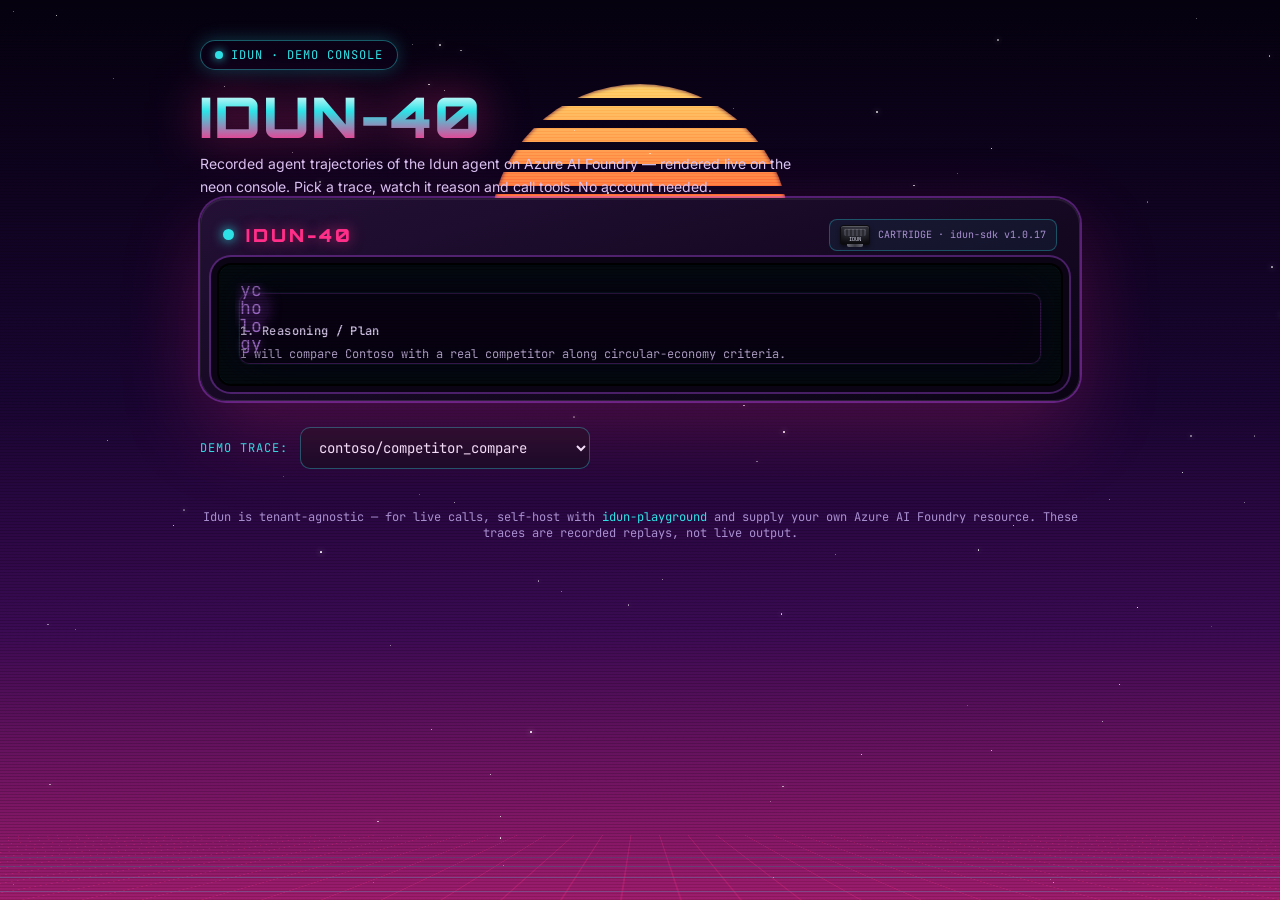
==== index.html @ adf8d797 "Playground: fix trace text clipping on mobile (no horizontal overflow, word-break, full row width)" ====
<!DOCTYPE html>
<html lang="en">
<head>
  <meta charset="utf-8" />
  <meta name="viewport" content="width=device-width, initial-scale=1" />
  <title>Idun — Neon Agent Console (Demo)</title>
  <link rel="preconnect" href="https://fonts.googleapis.com" />
  <link rel="preconnect" href="https://fonts.gstatic.com" crossorigin />
  <link rel="stylesheet" href="trace-viz.css" />
  <link href="https://fonts.googleapis.com/css2?family=Orbitron:wght@500;700;900&family=Inter:wght@400;600&family=JetBrains+Mono:wght@400;700&display=swap" rel="stylesheet" />
  <style>
    :root{
      --bg:#0b021a; --bg2:#1a0533;
      --pink:#ff2e88; --cyan:#2de2e6; --purple:#b14aed; --orange:#ff6b35;
      --ink:#f3e9ff; --muted:#a98fd0;
    }
    *{box-sizing:border-box}
    html,body{margin:0;padding:0}
    body{background:var(--bg); color:var(--ink); font-family:Inter,system-ui,sans-serif;
      overflow-x:hidden; min-height:100vh; position:relative;}

    .sky{position:fixed; inset:0; z-index:0; overflow:hidden;
      background:linear-gradient(180deg,#05010f 0%, #1a0533 45%, #3a0a52 70%, #ff2e88 130%);}
    .sun{position:absolute; left:50%; top:26%; transform:translate(-50%,-50%);
      width:300px; height:300px; border-radius:50%;
      background:linear-gradient(180deg,#ffd36e 0%, #ff6b35 45%, #ff2e88 100%);
      filter:blur(2px); box-shadow:0 0 120px 40px rgba(255,46,136,.45);
      -webkit-mask:repeating-linear-gradient(180deg,#000 0 14px, transparent 14px 22px);
              mask:repeating-linear-gradient(180deg,#000 0 14px, transparent 14px 22px);
      animation:sunPulse 6s ease-in-out infinite;}
    @keyframes sunPulse{0%,100%{opacity:.85;transform:translate(-50%,-50%) scale(1)}50%{opacity:1;transform:translate(-50%,-52%) scale(1.04)}}
    .grid{position:absolute; left:-50%; right:-50%; bottom:0; height:50vh;
      background-image:
        linear-gradient(rgba(45,226,230,.5) 2px, transparent 2px),
        linear-gradient(90deg, rgba(255,46,136,.5) 2px, transparent 2px);
      background-size:60px 60px; transform:perspective(380px) rotateX(72deg);
      transform-origin:bottom center; animation:grid 2.2s linear infinite; opacity:.45;}
    @keyframes grid{0%{background-position:0 0}100%{background-position:0 60px}}
    .scan{position:fixed; inset:0; z-index:5; pointer-events:none;
      background:repeating-linear-gradient(0deg, rgba(0,0,0,.16) 0 1px, transparent 1px 3px); mix-blend-mode:overlay;
      animation:flick 7s ease-in-out infinite;}
    @keyframes flick{0%,100%{opacity:.85}48%{opacity:1}50%{opacity:.7}52%{opacity:.95}}
    .stars{position:fixed; inset:0; z-index:1; pointer-events:none;}

    .wrap{position:relative; z-index:10; max-width:920px; margin:0 auto; padding:40px 20px 70px;}

    .badge{display:inline-flex; align-items:center; gap:8px; font-family:"JetBrains Mono",monospace;
      font-size:12px; color:var(--cyan); border:1px solid rgba(45,226,230,.4); padding:6px 14px;
      border-radius:999px; letter-spacing:1px; box-shadow:0 0 18px rgba(45,226,230,.25);
      background:rgba(13,2,26,.5); animation:floaty 4s ease-in-out infinite;}
    .badge .dot{width:8px;height:8px;border-radius:50%;background:var(--cyan);box-shadow:0 0 10px var(--cyan);animation:blink 1.4s infinite}
    @keyframes blink{0%,100%{opacity:1}50%{opacity:.25}}
    @keyframes floaty{0%,100%{transform:translateY(0)}50%{transform:translateY(-5px)}}

    h1{font-family:Orbitron,monospace; font-weight:900; font-size:clamp(30px,6vw,56px);
      margin:20px 0 2px; line-height:.95; letter-spacing:2px;
      background:linear-gradient(180deg,#fff 0%, var(--cyan) 40%, var(--pink) 100%);
      -webkit-background-clip:text; background-clip:text; -webkit-text-fill-color:transparent;
      filter:drop-shadow(0 0 24px rgba(255,46,136,.55)); animation:h1glow 5s ease-in-out infinite;}
    @keyframes h1glow{0%,100%{filter:drop-shadow(0 0 18px rgba(255,46,136,.45))}50%{filter:drop-shadow(0 0 38px rgba(45,226,230,.6))}}
    .sub{color:#d9c7f5; font-size:14px; margin-top:10px; max-width:620px; line-height:1.6}

    .controls{display:flex; gap:12px; flex-wrap:wrap; align-items:center; margin:26px 0 18px;}
    label.lbl{font-size:12px; font-family:"JetBrains Mono",monospace; color:var(--cyan); letter-spacing:1px}
    select{background:#160a26; color:var(--ink); border:1px solid rgba(45,226,230,.35);
      border-radius:10px; padding:10px 14px; font-size:14px; font-family:"JetBrains Mono",monospace; min-width:280px}

    .device{position:relative; margin:0; border-radius:26px; padding:16px 16px 14px;
      background:linear-gradient(165deg,#241036 0%, #140821 60%, #0a0414 100%);
      box-shadow:0 0 0 2px rgba(177,74,237,.4), 0 30px 80px rgba(255,46,136,.22),
                 inset 0 1px 0 rgba(255,255,255,.06);
      border:1px solid rgba(255,255,255,.08);}
    .dev-top{display:flex; align-items:center; gap:12px; padding:4px 6px 12px; flex-wrap:wrap}
    .led{width:11px;height:11px;border-radius:50%; background:var(--cyan);
      box-shadow:0 0 12px var(--cyan); animation:heart 1.8s ease-in-out infinite}
    @keyframes heart{0%,100%{opacity:.55; transform:scale(.9)}50%{opacity:1; transform:scale(1.15)}}
    .brand{font-family:Orbitron,monospace; font-weight:900; font-size:18px; color:var(--pink);
      letter-spacing:3px; text-shadow:0 0 14px rgba(255,46,136,.6)}
    .slot{margin-left:auto; display:flex; align-items:center; gap:8px;
      font-family:"JetBrains Mono",monospace; font-size:10px; color:var(--muted);
      border:1px solid rgba(45,226,230,.3); border-radius:8px; padding:5px 10px;
      background:rgba(45,226,230,.06)}
    .cart{position:relative; width:30px; height:20px; border-radius:3px 3px 2px 2px;
      background:linear-gradient(180deg,#3a3a44 0%, #25252e 55%, #16161c 100%);
      box-shadow:inset 0 1px 0 rgba(255,255,255,.18), inset 0 -3px 6px rgba(0,0,0,.6), 0 2px 4px rgba(0,0,0,.5);
      border:1px solid #0c0c10;}
    .cart::before{content:""; position:absolute; left:3px; right:3px; top:3px; height:7px; border-radius:2px;
      background:repeating-linear-gradient(90deg,#42424d 0 2px, #2c2c34 2px 4px); box-shadow:inset 0 1px 0 rgba(255,255,255,.15);}
    .cart::after{content:""; position:absolute; left:6px; right:6px; bottom:-3px; height:3px;
      background:linear-gradient(90deg,#6b6b78,#3a3a44,#6b6b78); border-radius:0 0 2px 2px;}
    .cart .lbl{position:absolute; left:1px; right:1px; top:11px; text-align:center;
      font-family:"JetBrains Mono",monospace; font-size:5.5px; color:#cfcfe0; line-height:1;}

    .screen{position:relative; border-radius:14px; background:#05010f;
      border:2px solid #000; box-shadow:inset 0 0 60px rgba(45,226,230,.12), inset 0 0 18px rgba(0,0,0,.9),
                 0 0 0 6px #0a0414, 0 0 0 8px rgba(177,74,237,.35); padding:18px 16px;}
    #trace-viz{max-height:460px; overflow-y:auto; overflow-x:hidden; font-family:"JetBrains Mono",monospace;
      font-size:13px; line-height:1.65; color:var(--ink); position:relative;
      padding:2px 4px; word-break:break-word; overflow-wrap:anywhere;}
    .crt{position:absolute; inset:0; pointer-events:none; z-index:3;
      background:repeating-linear-gradient(0deg, rgba(0,0,0,.28) 0 1px, transparent 1px 3px); mix-blend-mode:multiply;}
    .crt::after{content:""; position:absolute; inset:0; box-shadow:inset 0 0 90px rgba(0,0,0,.7); border-radius:14px;}

    @keyframes tvFadeInUp{from{opacity:0; transform:translateY(8px)}to{opacity:1; transform:translateY(0)}}
    .answer{margin-top:16px; padding-top:14px; border-top:1px dashed rgba(45,226,230,.3);
      font-family:"JetBrains Mono",monospace; font-size:13.5px; line-height:1.7; color:var(--ink);
      white-space:pre-wrap; animation:tvFadeInUp .5s ease-out both}
    .answer-label{font-family:"JetBrains Mono",monospace; font-size:11px; color:var(--cyan);
      text-transform:uppercase; letter-spacing:.08em; margin-bottom:8px}
    .meta{font-family:"JetBrains Mono",monospace; font-size:12px; color:var(--muted); margin-bottom:12px}
    .meta b{color:var(--purple); font-weight:700}
    .err{color:#ff9a9a; padding:16px; font-family:"JetBrains Mono",monospace}

    footer{margin-top:40px; text-align:center; color:var(--muted); font-family:"JetBrains Mono",monospace; font-size:12px}
    a.il{color:var(--cyan); text-decoration:none} a.il:hover{text-decoration:underline}

    /* ===== Neon color-coding for TraceViz (clear type separation) ===== */
    .tv-row{margin:8px 0; animation:tvFadeInUp .45s ease-out both}
    .tv-cap-card{background:rgba(13,2,26,.55); border:1px solid rgba(177,74,237,.35);
      border-radius:10px; box-shadow:0 0 0 1px rgba(45,226,230,.06);}
    /* Reasoning / Plan -> PURPLE */
    .tv-purple-bg{background:rgba(177,74,237,.16); box-shadow:0 0 14px rgba(177,74,237,.35);}
    .tv-purple-bg .tv-icon{color:#c98bff; text-shadow:0 0 8px rgba(177,74,237,.8);}
    .tv-cap-card{width:100%}
    .tv-row{width:100%}
    .tv-label{color:#e9d8ff; font-family:"JetBrains Mono",monospace; letter-spacing:.03em; word-break:break-word; overflow-wrap:anywhere}
    .tv-text{color:#d9c7f5; font-family:"JetBrains Mono",monospace; word-break:break-word; overflow-wrap:anywhere}
    .flex-grow{min-width:0}
    /* Tool box -> CYAN with glow + border */
    .tv-blue-bg{background:rgba(45,226,230,.14); box-shadow:0 0 16px rgba(45,226,230,.4);}
    .tv-blue-bg .tv-icon{color:var(--cyan); text-shadow:0 0 8px rgba(45,226,230,.9);}
    /* Query (the actual search string) -> ORANGE, highlighted */
    .tv-query{color:#ffb27a; background:rgba(255,107,53,.10); border-left:3px solid var(--orange);
      padding:4px 8px; border-radius:4px; font-family:"JetBrains Mono",monospace;
      white-space:pre-wrap; overflow:visible; text-shadow:0 0 6px rgba(255,107,53,.4);}
    /* Status chips */
    .tv-green{color:#7ef0c0; background:rgba(74,222,128,.14); border:1px solid rgba(74,222,128,.4);
      text-shadow:0 0 6px rgba(74,222,128,.5);}
    .tv-blue{color:var(--cyan); background:rgba(45,226,230,.12); border:1px solid rgba(45,226,230,.35);}
    .tv-red{color:#ff7ab0; background:rgba(255,46,136,.14); border:1px solid rgba(255,46,136,.4);}
    .tv-muted{color:var(--muted); background:rgba(169,143,208,.12);}
    .tv-chip{text-shadow:0 0 6px currentColor}
    .tv-spinner{border-color:var(--cyan); border-right-color:transparent}
  </style>
</head>
<body>
  <div class="sky"><div class="sun"></div><div class="grid"></div></div>
  <div class="stars" id="stars"></div>
  <div class="scan"></div>

  <div class="wrap">
    <div class="badge"><span class="dot"></span> IDUN · DEMO CONSOLE</div>
    <h1>IDUN-40</h1>
    <div class="sub">Recorded agent trajectories of the Idun agent on Azure AI Foundry — rendered live on the neon console. Pick a trace, watch it reason and call tools. No account needed.</div>

    <div class="device">
      <div class="dev-top">
        <span class="led"></span>
        <span class="brand">IDUN-40</span>
        <span class="slot"><span class="cart"><span class="lbl">IDUN</span></span> CARTRIDGE · idun-sdk v1.0.17</span>
      </div>
      <div class="screen">
        <div id="trace-viz"></div>
        <div class="crt"></div>
      </div>
    </div>

    <div class="controls">
      <label class="lbl" for="trace">DEMO TRACE:</label>
      <select id="trace"></select>
    </div>

    <footer>Idun is tenant-agnostic — for live calls, self-host with <a class="il" href="https://github.com/qapdex-maker/idun-playground">idun-playground</a> and supply your own Azure AI Foundry resource. These traces are recorded replays, not live output.</footer>
  </div>

  <script src="trace-viz.js"></script>
  <script>
    (function(){
      var stars=document.getElementById('stars'); var h='';
      for(var i=0;i<90;i++){var x=Math.random()*100,y=Math.random()*100,r=Math.random()*1.6+.4,a=Math.random()*.7+.3;
        h+='<span style="position:absolute;left:'+x+'%;top:'+y+'%;width:'+r+'px;height:'+r+'px;border-radius:50%;background:#fff;opacity:'+a+';box-shadow:0 0 6px #fff"></span>';}
      stars.innerHTML=h;

      var sel=document.getElementById('trace');
      var viz=document.getElementById('trace-viz');
      var traces={};
      var revealTimer=null;

      function render(key){
        var t=traces[key]; if(!t) return;
        if(revealTimer){clearInterval(revealTimer); revealTimer=null;}
        var steps=t.steps||[]; var i=0;
        viz.innerHTML='<div class="meta">Trace <b>'+key+'</b> · model <b>'+(t.model||'demo-replay')+'</b> · '+steps.length+' steps</div>';
        revealTimer=setInterval(function(){
          if(i>=steps.length){ clearInterval(revealTimer); revealTimer=null;
            if(t.answer){ var a=document.createElement('div'); a.className='answer';
              a.innerHTML='<div class="answer-label">Answer</div>'+t.answer.replace(/&/g,'&amp;').replace(/</g,'&lt;');
              viz.appendChild(a); viz.scrollTop=viz.scrollHeight; }
            return; }
          TraceViz.render(viz, steps.slice(0, i+1));
          viz.scrollTop=viz.scrollHeight; i+=1;
        }, 650);
      }

      fetch('traces.json')
        .then(function(r){return r.json();})
        .then(function(data){
          traces=data; var keys=Object.keys(data);
          if(!keys.length){ viz.innerHTML='<div class="err">No demo traces found.</div>'; return; }
          keys.sort();
          keys.forEach(function(k){ var o=document.createElement('option'); o.value=k; o.textContent=k; sel.appendChild(o); });
          sel.addEventListener('change', function(){ render(sel.value); });
          render(keys[0]);
        })
        .catch(function(e){ viz.innerHTML='<div class="err">Failed to load traces.json: '+e.message+'</div>'; });
    })();
  </script>
</body>
</html>
---- trace-viz.css ----
/*
 * trace-viz.css — styling for TraceViz (Phase 4.2)
 *
 * Uses the host page's CSS custom properties (--surface, --accent-purple, …)
 * so the component matches the Foundry dark/light theme without duplication.
 * If those vars are absent it falls back to sensible dark defaults.
 */
.tv-cap-card {
  background: var(--surface, #16161c);
  border: 1px solid var(--border, #2c2c36);
  border-radius: 6px;
}
.tv-row { margin-bottom: 8px; }
.tv-row:last-child { margin-bottom: 0; }

.tv-ic-bg {
  width: 28px; height: 28px;
  border-radius: 8px;
  display: flex; align-items: center; justify-content: center;
  flex-shrink: 0;
}
.tv-blue-bg { background: rgba(59, 130, 246, 0.15); }
.tv-purple-bg { background: rgba(139, 92, 246, 0.15); }

.tv-icon { font-size: 18px; line-height: 1; }
.tv-blue-bg .tv-icon { color: var(--accent-blue, #3b82f6); }
.tv-purple-bg .tv-icon { color: var(--accent-purple, #8b5cf6); }

.tv-label {
  font-family: "Segoe UI", Inter, system-ui, sans-serif;
  font-size: 12px; font-weight: 600;
  color: var(--ink, #f3f3f5);
}
.tv-text, .tv-query {
  font-size: 12px; line-height: 1.4;
  color: var(--muted, #9a9aa8);
  margin-top: 4px;
}
.tv-query {
  font-family: "JetBrains Mono", monospace;
  font-size: 11px;
  overflow: hidden; text-overflow: ellipsis; white-space: nowrap;
}

.tv-chip {
  font-size: 11px; font-weight: 600;
  padding: 1px 8px; border-radius: 999px;
  display: inline-flex; align-items: center; gap: 4px;
}
.tv-blue { color: var(--accent-blue, #3b82f6); background: rgba(59, 130, 246, 0.12); }
.tv-green { color: #4ade80; background: rgba(16, 124, 16, 0.18); }
.tv-red { color: #f87171; background: rgba(248, 113, 113, 0.15); }
.tv-muted { color: var(--muted, #9a9aa8); background: rgba(154, 154, 168, 0.12); }

.tv-empty {
  font-size: 12px; font-style: italic;
  color: var(--muted, #9a9aa8);
  padding: 8px 2px;
}

/* Diff markers (Phase 4.2) */
.tv-shared { border-left: 3px solid var(--accent-blue, #3b82f6); }
.tv-unique { border-left: 3px solid var(--accent-purple, #8b5cf6); }

.tv-spinner {
  width: 10px; height: 10px;
  border: 1.5px solid currentColor;
  border-right-color: transparent;
  border-radius: 50%;
  display: inline-block;
  animation: tv-spin 0.7s linear infinite;
}
@keyframes tv-spin { to { transform: rotate(360deg); } }
@media (prefers-reduced-motion: reduce) {
  .tv-spinner { animation: none; }
}
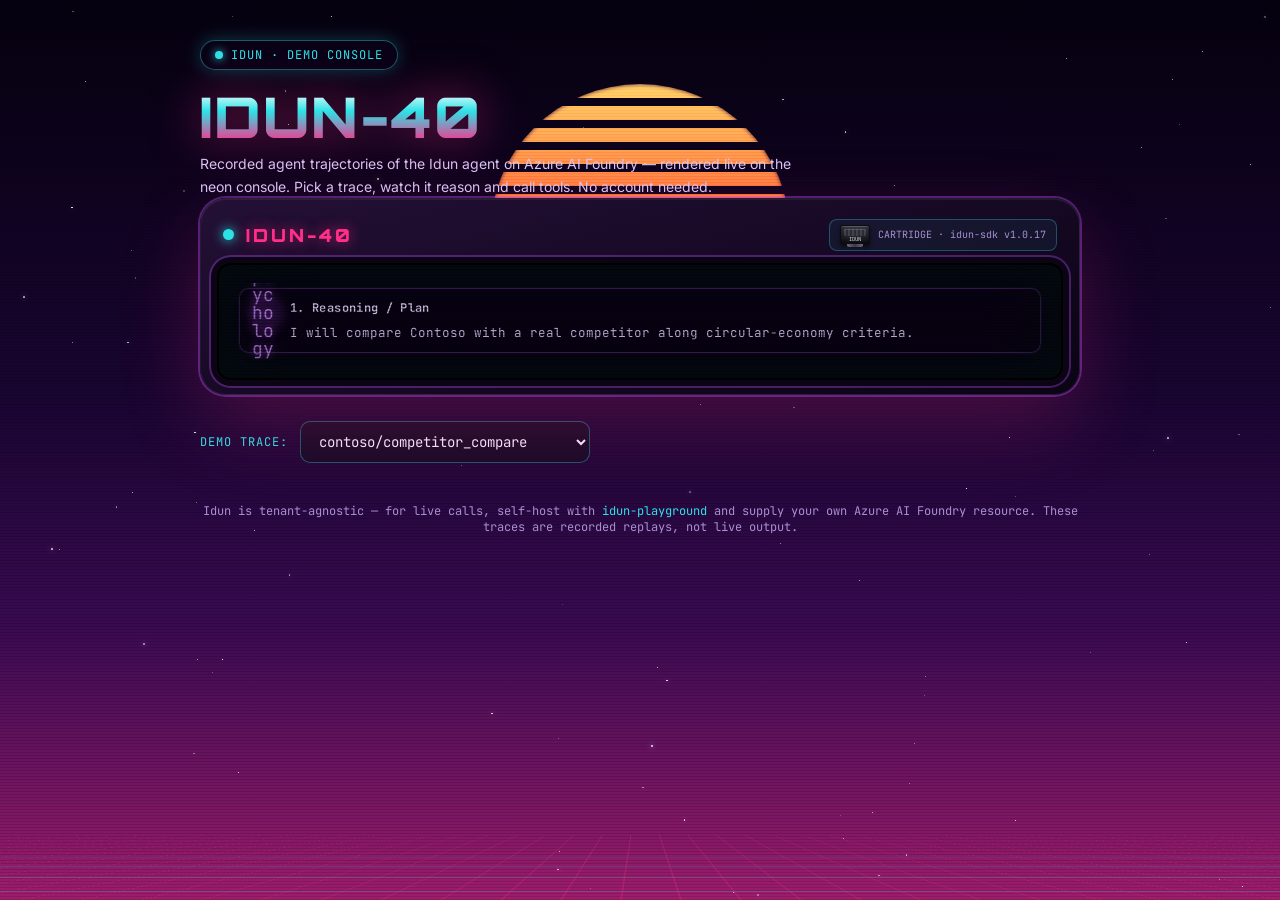
==== commit 30de81bf: "Playground: proper flex layout for TraceViz rows (no Tailwind dep) — fixes squished text" ====
--- a/index.html
+++ b/index.html
@@ -114,33 +114,36 @@
     footer{margin-top:40px; text-align:center; color:var(--muted); font-family:"JetBrains Mono",monospace; font-size:12px}
     a.il{color:var(--cyan); text-decoration:none} a.il:hover{text-decoration:underline}
 
-    /* ===== Neon color-coding for TraceViz (clear type separation) ===== */
-    .tv-row{margin:8px 0; animation:tvFadeInUp .45s ease-out both}
-    .tv-cap-card{background:rgba(13,2,26,.55); border:1px solid rgba(177,74,237,.35);
-      border-radius:10px; box-shadow:0 0 0 1px rgba(45,226,230,.06);}
-    /* Reasoning / Plan -> PURPLE */
+    /* ===== Neon color-coding + layout for TraceViz (no Tailwind here) ===== */
+    .tv-row{display:flex; gap:10px; align-items:flex-start; margin:8px 0;
+      width:100%; animation:tvFadeInUp .45s ease-out both;}
+    .tv-cap-card{display:flex; gap:10px; align-items:flex-start; width:100%;
+      background:rgba(13,2,26,.55); border:1px solid rgba(177,74,237,.35);
+      border-radius:10px; padding:10px 12px; box-shadow:0 0 0 1px rgba(45,226,230,.06);}
+    .tv-ic-bg{width:28px; height:28px; border-radius:8px; flex-shrink:0;
+      display:flex; align-items:center; justify-content:center;}
     .tv-purple-bg{background:rgba(177,74,237,.16); box-shadow:0 0 14px rgba(177,74,237,.35);}
     .tv-purple-bg .tv-icon{color:#c98bff; text-shadow:0 0 8px rgba(177,74,237,.8);}
-    .tv-cap-card{width:100%}
-    .tv-row{width:100%}
-    .tv-label{color:#e9d8ff; font-family:"JetBrains Mono",monospace; letter-spacing:.03em; word-break:break-word; overflow-wrap:anywhere}
-    .tv-text{color:#d9c7f5; font-family:"JetBrains Mono",monospace; word-break:break-word; overflow-wrap:anywhere}
-    .flex-grow{min-width:0}
-    /* Tool box -> CYAN with glow + border */
     .tv-blue-bg{background:rgba(45,226,230,.14); box-shadow:0 0 16px rgba(45,226,230,.4);}
     .tv-blue-bg .tv-icon{color:var(--cyan); text-shadow:0 0 8px rgba(45,226,230,.9);}
-    /* Query (the actual search string) -> ORANGE, highlighted */
+    .flex-grow{min-width:0; flex:1 1 auto;}
+    .tv-label{color:#e9d8ff; font-family:"JetBrains Mono",monospace; font-size:12px; font-weight:600;
+      letter-spacing:.03em; word-break:break-word; overflow-wrap:anywhere;}
+    .tv-text{color:#d9c7f5; font-family:"JetBrains Mono",monospace; font-size:12.5px; line-height:1.55;
+      margin-top:4px; word-break:break-word; overflow-wrap:anywhere;}
     .tv-query{color:#ffb27a; background:rgba(255,107,53,.10); border-left:3px solid var(--orange);
-      padding:4px 8px; border-radius:4px; font-family:"JetBrains Mono",monospace;
-      white-space:pre-wrap; overflow:visible; text-shadow:0 0 6px rgba(255,107,53,.4);}
-    /* Status chips */
+      padding:4px 8px; border-radius:4px; font-family:"JetBrains Mono",monospace; font-size:11.5px;
+      margin-top:4px; white-space:pre-wrap; word-break:break-word; overflow-wrap:anywhere;}
     .tv-green{color:#7ef0c0; background:rgba(74,222,128,.14); border:1px solid rgba(74,222,128,.4);
       text-shadow:0 0 6px rgba(74,222,128,.5);}
     .tv-blue{color:var(--cyan); background:rgba(45,226,230,.12); border:1px solid rgba(45,226,230,.35);}
     .tv-red{color:#ff7ab0; background:rgba(255,46,136,.14); border:1px solid rgba(255,46,136,.4);}
     .tv-muted{color:var(--muted); background:rgba(169,143,208,.12);}
-    .tv-chip{text-shadow:0 0 6px currentColor}
-    .tv-spinner{border-color:var(--cyan); border-right-color:transparent}
+    .tv-chip{text-shadow:0 0 6px currentColor; font-size:11px; font-weight:600;
+      padding:1px 8px; border-radius:999px; display:inline-flex; align-items:center; gap:4px;}
+    .tv-spinner{border:1.5px solid currentColor; border-right-color:transparent; border-radius:50%;
+      width:10px; height:10px; display:inline-block; animation:tv-spin .7s linear infinite;}
+    @keyframes tv-spin{to{transform:rotate(360deg)}}
   </style>
 </head>
 <body>
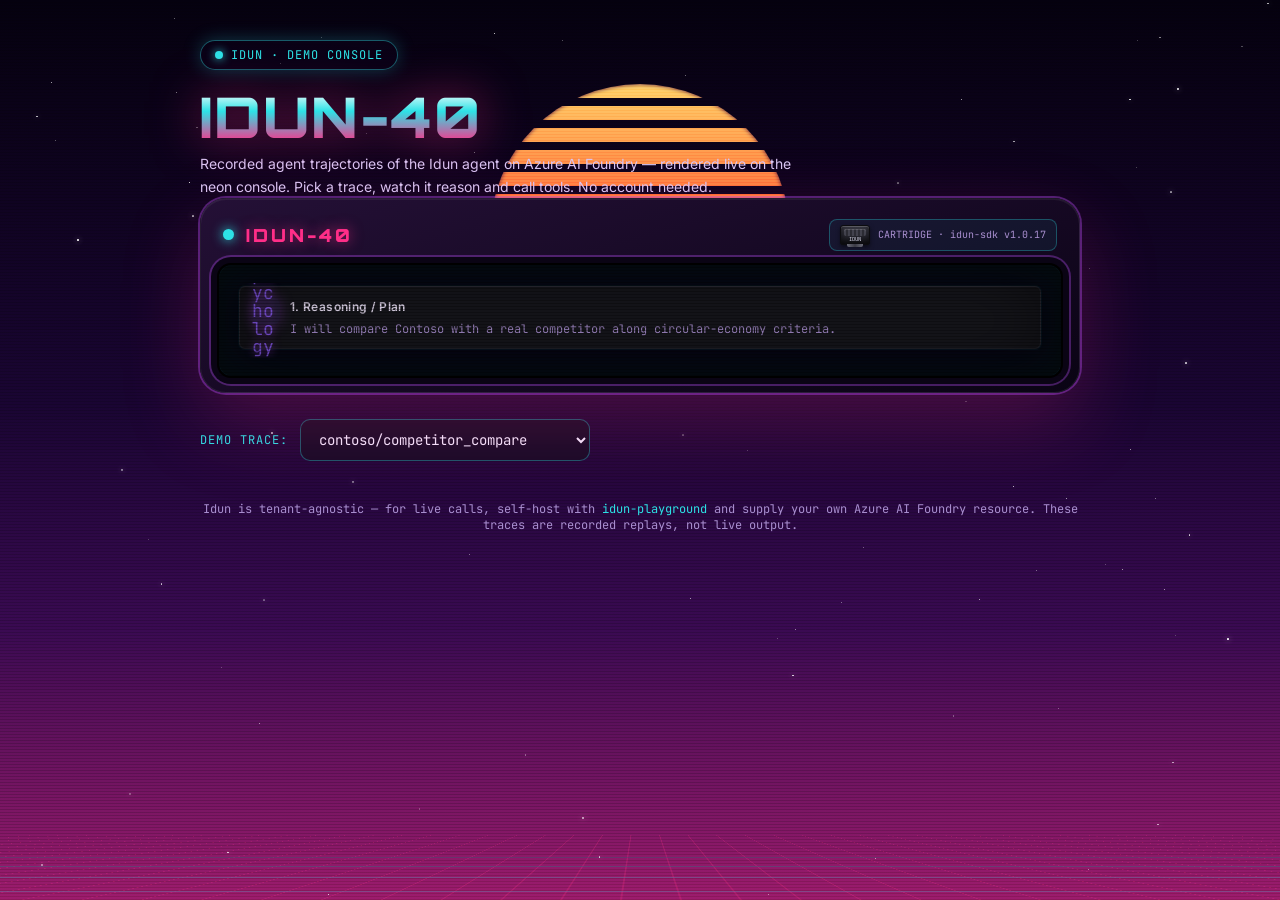
==== commit 8ff77ad5: "Playground: load trace-viz.css BEFORE neon override so colors/layout win" ====
--- a/index.html
+++ b/index.html
@@ -6,7 +6,6 @@
   <title>Idun — Neon Agent Console (Demo)</title>
   <link rel="preconnect" href="https://fonts.googleapis.com" />
   <link rel="preconnect" href="https://fonts.gstatic.com" crossorigin />
-  <link rel="stylesheet" href="trace-viz.css" />
   <link href="https://fonts.googleapis.com/css2?family=Orbitron:wght@500;700;900&family=Inter:wght@400;600&family=JetBrains+Mono:wght@400;700&display=swap" rel="stylesheet" />
   <style>
     :root{
@@ -145,6 +144,7 @@
       width:10px; height:10px; display:inline-block; animation:tv-spin .7s linear infinite;}
     @keyframes tv-spin{to{transform:rotate(360deg)}}
   </style>
+  <link rel="stylesheet" href="trace-viz.css" />
 </head>
 <body>
   <div class="sky"><div class="sun"></div><div class="grid"></div></div>
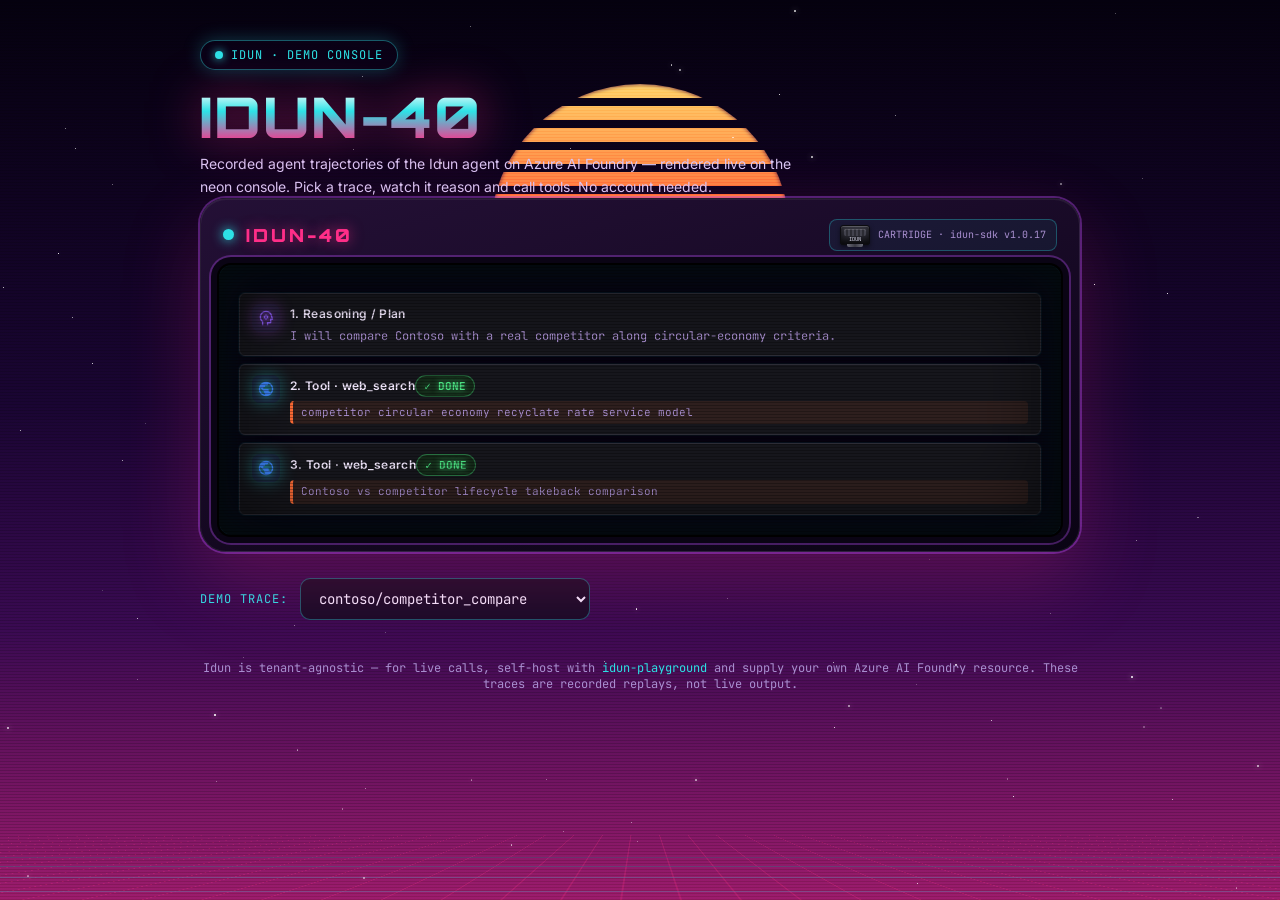
==== commit ac69e29f: "Playground: load Material Symbols font so icons render (not vertical text); tighten icon size" ====
--- a/index.html
+++ b/index.html
@@ -6,6 +6,7 @@
   <title>Idun — Neon Agent Console (Demo)</title>
   <link rel="preconnect" href="https://fonts.googleapis.com" />
   <link rel="preconnect" href="https://fonts.gstatic.com" crossorigin />
+  <link rel="stylesheet" href="https://fonts.googleapis.com/css2?family=Material+Symbols+Outlined:opsz,wght,FILL,GRAD@24,400,0,0" />
   <link href="https://fonts.googleapis.com/css2?family=Orbitron:wght@500;700;900&family=Inter:wght@400;600&family=JetBrains+Mono:wght@400;700&display=swap" rel="stylesheet" />
   <style>
     :root{
@@ -119,7 +120,7 @@
     .tv-cap-card{display:flex; gap:10px; align-items:flex-start; width:100%;
       background:rgba(13,2,26,.55); border:1px solid rgba(177,74,237,.35);
       border-radius:10px; padding:10px 12px; box-shadow:0 0 0 1px rgba(45,226,230,.06);}
-    .tv-ic-bg{width:28px; height:28px; border-radius:8px; flex-shrink:0;
+    .tv-ic-bg{width:26px; height:26px; min-width:26px; border-radius:8px; flex-shrink:0; overflow:hidden;
       display:flex; align-items:center; justify-content:center;}
     .tv-purple-bg{background:rgba(177,74,237,.16); box-shadow:0 0 14px rgba(177,74,237,.35);}
     .tv-purple-bg .tv-icon{color:#c98bff; text-shadow:0 0 8px rgba(177,74,237,.8);}
@@ -143,6 +144,7 @@
     .tv-spinner{border:1.5px solid currentColor; border-right-color:transparent; border-radius:50%;
       width:10px; height:10px; display:inline-block; animation:tv-spin .7s linear infinite;}
     @keyframes tv-spin{to{transform:rotate(360deg)}}
+    .material-symbols-outlined{font-family:"Material Symbols Outlined"; font-size:18px; line-height:1; font-weight:400; font-style:normal;}
   </style>
   <link rel="stylesheet" href="trace-viz.css" />
 </head>
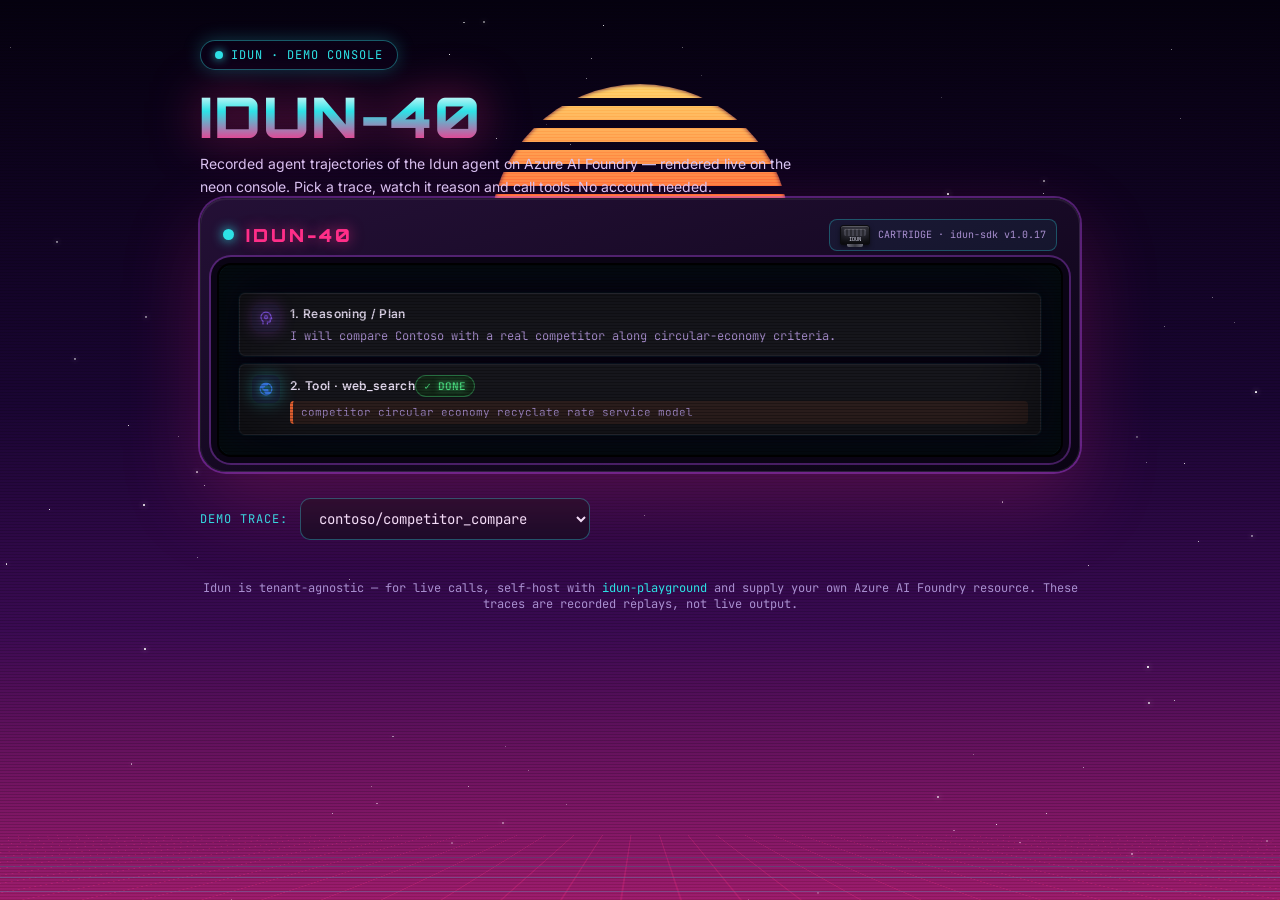
==== commit f5ee6eff: "Playground: cap icon font-size at 16px" ====
--- a/index.html
+++ b/index.html
@@ -123,9 +123,9 @@
     .tv-ic-bg{width:26px; height:26px; min-width:26px; border-radius:8px; flex-shrink:0; overflow:hidden;
       display:flex; align-items:center; justify-content:center;}
     .tv-purple-bg{background:rgba(177,74,237,.16); box-shadow:0 0 14px rgba(177,74,237,.35);}
-    .tv-purple-bg .tv-icon{color:#c98bff; text-shadow:0 0 8px rgba(177,74,237,.8);}
+    .tv-purple-bg .tv-icon{color:#c98bff; text-shadow:0 0 8px rgba(177,74,237,.8); font-size:16px; line-height:1;}
     .tv-blue-bg{background:rgba(45,226,230,.14); box-shadow:0 0 16px rgba(45,226,230,.4);}
-    .tv-blue-bg .tv-icon{color:var(--cyan); text-shadow:0 0 8px rgba(45,226,230,.9);}
+    .tv-blue-bg .tv-icon{color:var(--cyan); text-shadow:0 0 8px rgba(45,226,230,.9); font-size:16px; line-height:1;}
     .flex-grow{min-width:0; flex:1 1 auto;}
     .tv-label{color:#e9d8ff; font-family:"JetBrains Mono",monospace; font-size:12px; font-weight:600;
       letter-spacing:.03em; word-break:break-word; overflow-wrap:anywhere;}
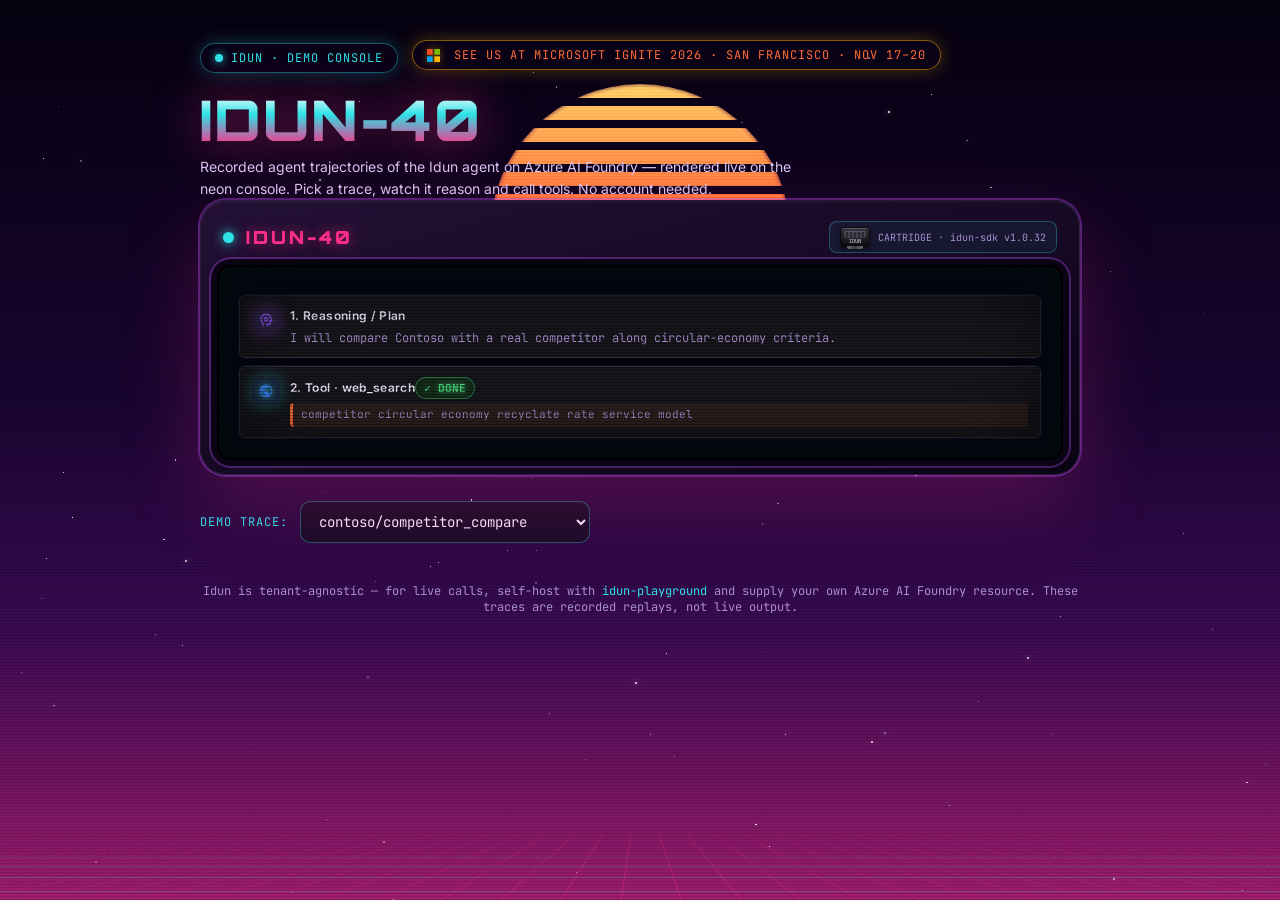
==== commit 4c473cb6: "Bump version to 1.0.32 + add 'See us at Microsoft Ignite 2026' badge" ====
--- a/index.html
+++ b/index.html
@@ -51,6 +51,12 @@
     .badge .dot{width:8px;height:8px;border-radius:50%;background:var(--cyan);box-shadow:0 0 10px var(--cyan);animation:blink 1.4s infinite}
     @keyframes blink{0%,100%{opacity:1}50%{opacity:.25}}
     @keyframes floaty{0%,100%{transform:translateY(0)}50%{transform:translateY(-5px)}}
+    .badge.ignite{border-color:rgba(255,185,0,.5); color:var(--orange);
+      box-shadow:0 0 18px rgba(255,185,0,.28); text-decoration:none;
+      animation:floaty 4s ease-in-out infinite; margin-left:10px;}
+    .badge.ignite:hover{color:#fff; border-color:var(--orange);}
+    .badge.ignite .mslogo{vertical-align:middle; margin-right:6px;
+      filter:drop-shadow(0 0 4px rgba(255,185,0,.5));}
 
     h1{font-family:Orbitron,monospace; font-weight:900; font-size:clamp(30px,6vw,56px);
       margin:20px 0 2px; line-height:.95; letter-spacing:2px;
@@ -155,6 +161,15 @@
 
   <div class="wrap">
     <div class="badge"><span class="dot"></span> IDUN · DEMO CONSOLE</div>
+    <a class="badge ignite" href="https://ignite.microsoft.com/" target="_blank" rel="noopener">
+      <svg class="mslogo" viewBox="0 0 16 16" width="13" height="13" aria-hidden="true">
+        <rect x="0" y="0" width="7" height="7" fill="#f25022"/>
+        <rect x="9" y="0" width="7" height="7" fill="#7fba00"/>
+        <rect x="0" y="9" width="7" height="7" fill="#00a4ef"/>
+        <rect x="9" y="9" width="7" height="7" fill="#ffb900"/>
+      </svg>
+      SEE US AT MICROSOFT IGNITE 2026 · SAN FRANCISCO · NOV 17–20
+    </a>
     <h1>IDUN-40</h1>
     <div class="sub">Recorded agent trajectories of the Idun agent on Azure AI Foundry — rendered live on the neon console. Pick a trace, watch it reason and call tools. No account needed.</div>
 
@@ -162,7 +177,7 @@
       <div class="dev-top">
         <span class="led"></span>
         <span class="brand">IDUN-40</span>
-        <span class="slot"><span class="cart"><span class="lbl">IDUN</span></span> CARTRIDGE · idun-sdk v1.0.17</span>
+        <span class="slot"><span class="cart"><span class="lbl">IDUN</span></span> CARTRIDGE · idun-sdk v1.0.32</span>
       </div>
       <div class="screen">
         <div id="trace-viz"></div>
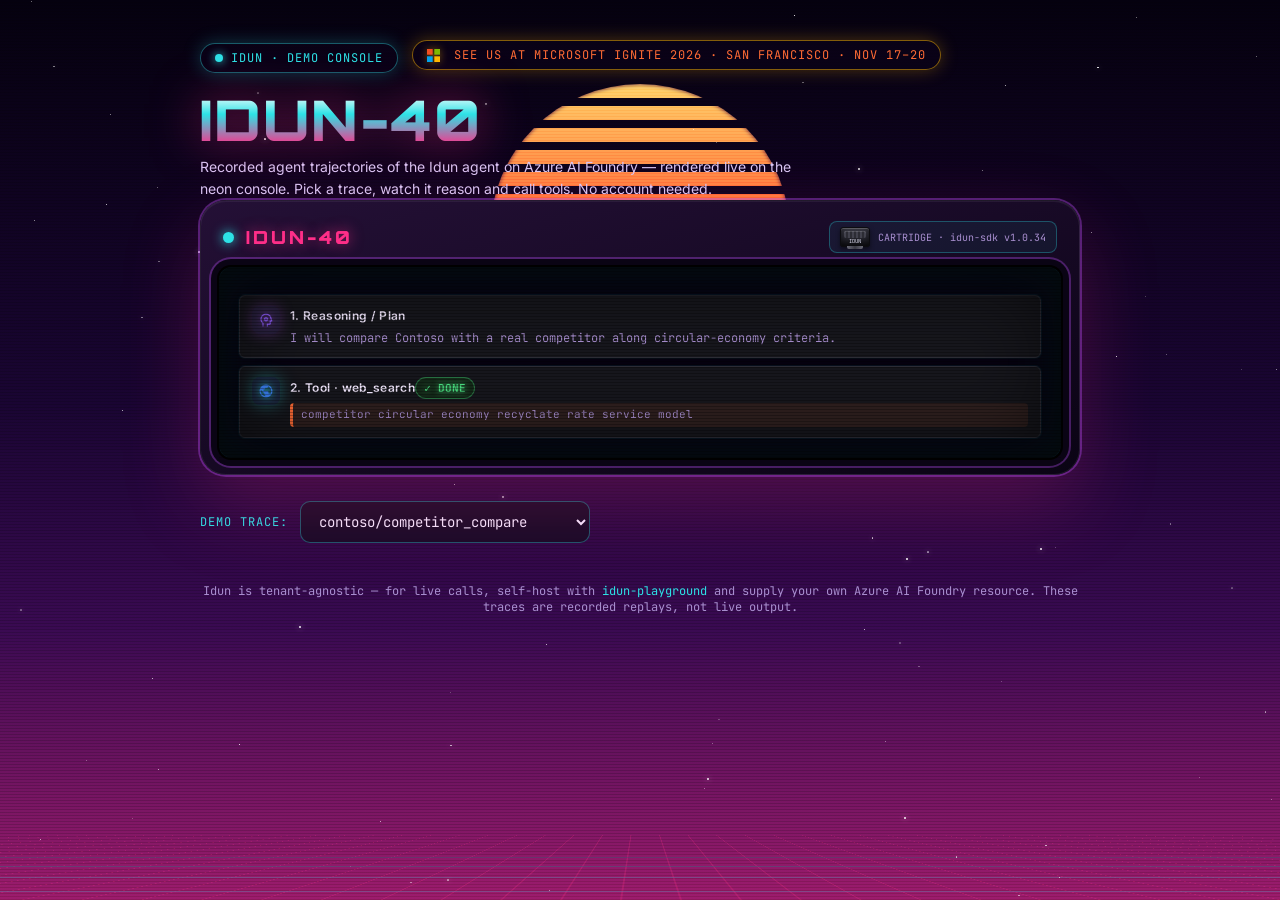
==== commit 55fca602: "chore: bring playground to idun-sdk 1.0.34 parity + Fahrplan - Merge lokale (9f6d960) + Remote (884a" ====
--- a/index.html
+++ b/index.html
@@ -177,7 +177,7 @@
       <div class="dev-top">
         <span class="led"></span>
         <span class="brand">IDUN-40</span>
-        <span class="slot"><span class="cart"><span class="lbl">IDUN</span></span> CARTRIDGE · idun-sdk v1.0.32</span>
+        <span class="slot"><span class="cart"><span class="lbl">IDUN</span></span> CARTRIDGE · idun-sdk v1.0.34</span>
       </div>
       <div class="screen">
         <div id="trace-viz"></div>
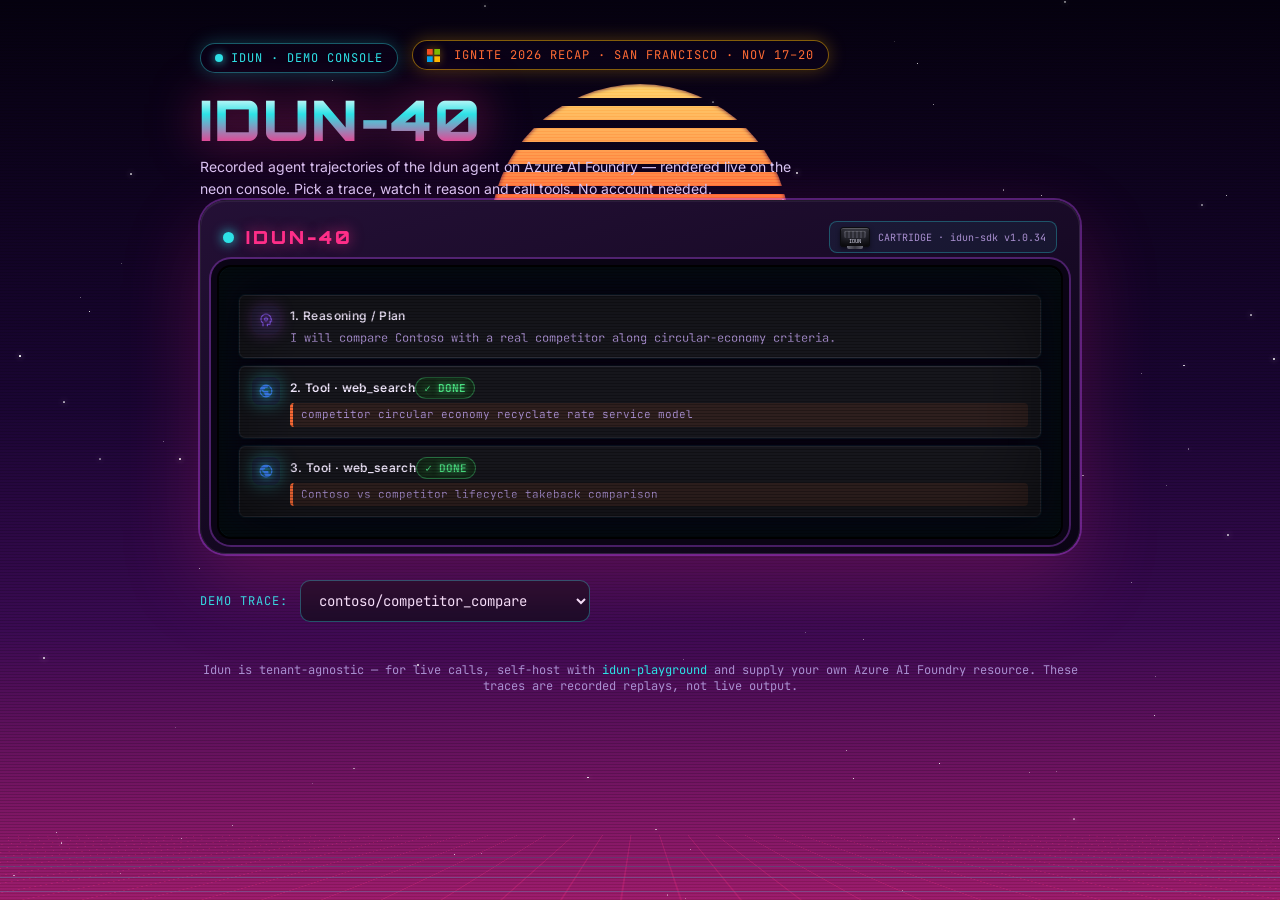
==== commit 84998f94: "docs: reframe Ignite pages as post-event recap" ====
--- a/index.html
+++ b/index.html
@@ -168,7 +168,7 @@
         <rect x="0" y="9" width="7" height="7" fill="#00a4ef"/>
         <rect x="9" y="9" width="7" height="7" fill="#ffb900"/>
       </svg>
-      SEE US AT MICROSOFT IGNITE 2026 · SAN FRANCISCO · NOV 17–20
+      IGNITE 2026 RECAP · SAN FRANCISCO · NOV 17–20
     </a>
     <h1>IDUN-40</h1>
     <div class="sub">Recorded agent trajectories of the Idun agent on Azure AI Foundry — rendered live on the neon console. Pick a trace, watch it reason and call tools. No account needed.</div>
